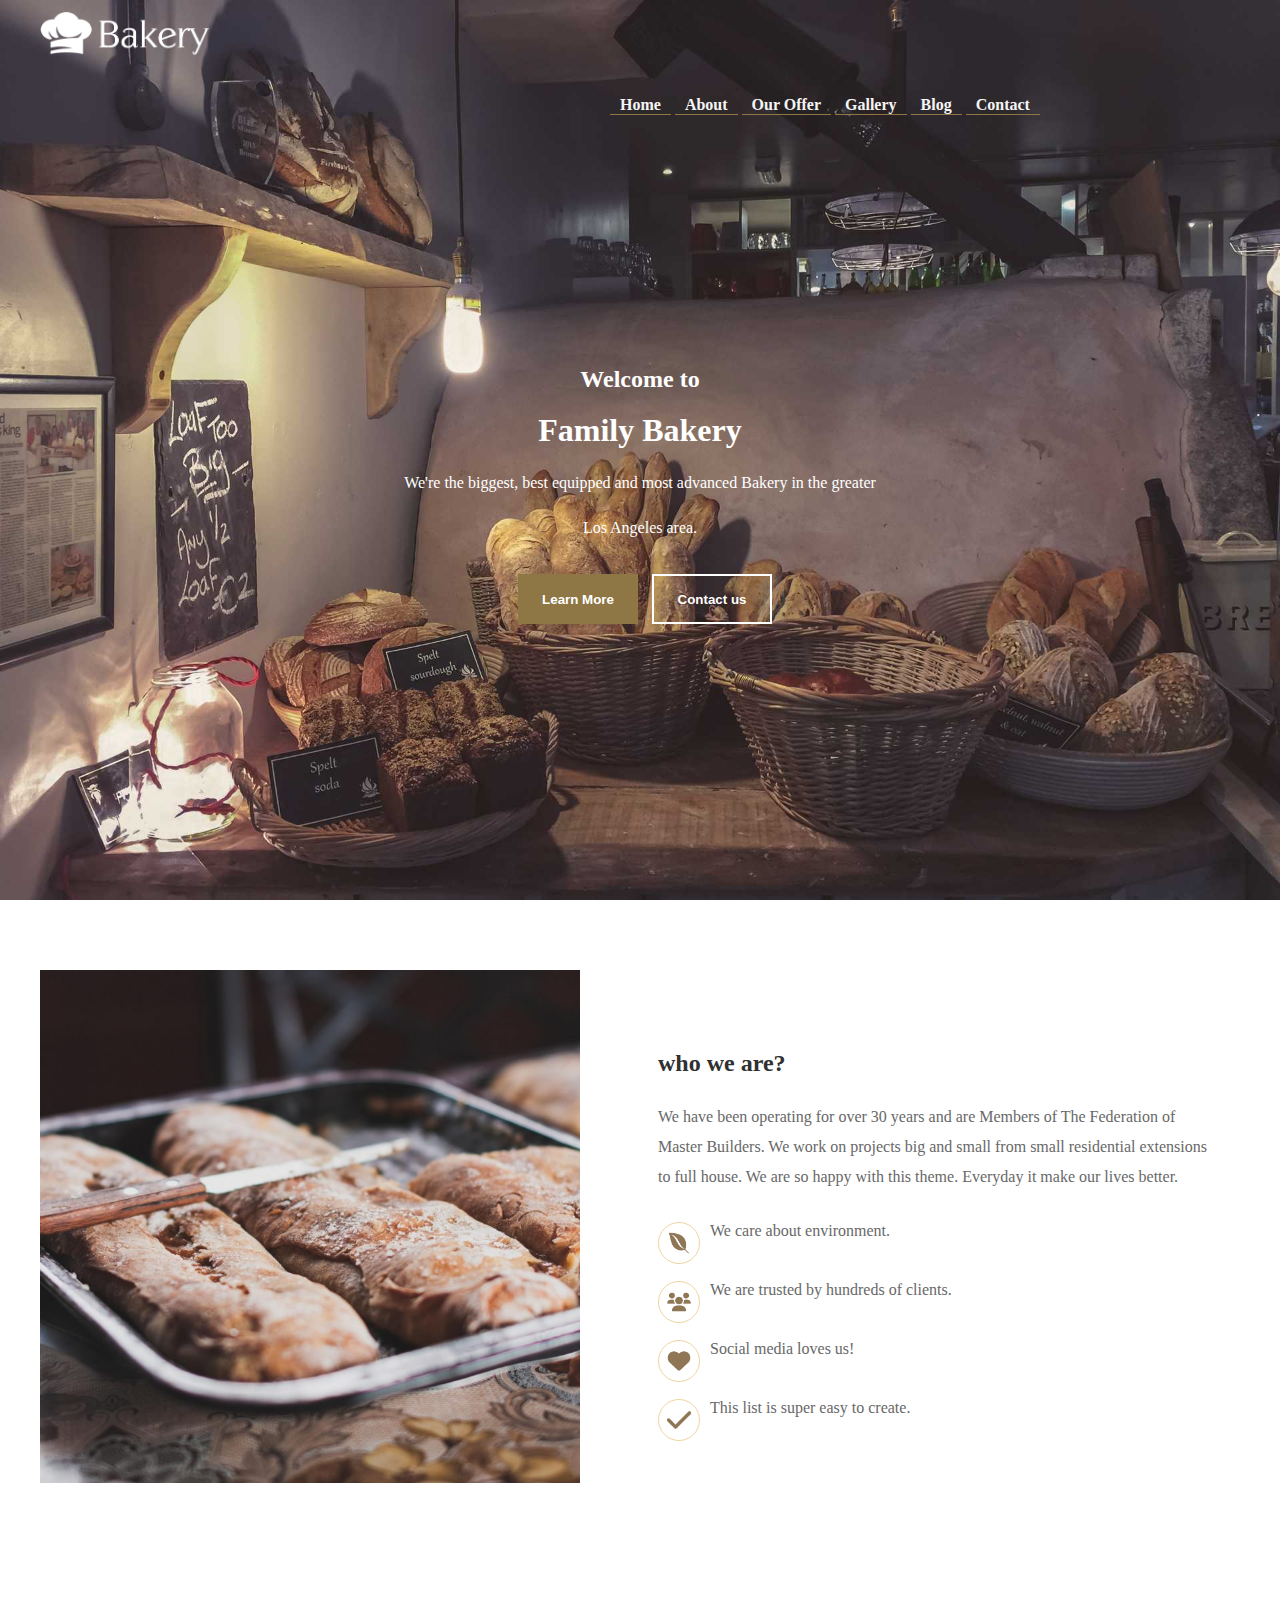
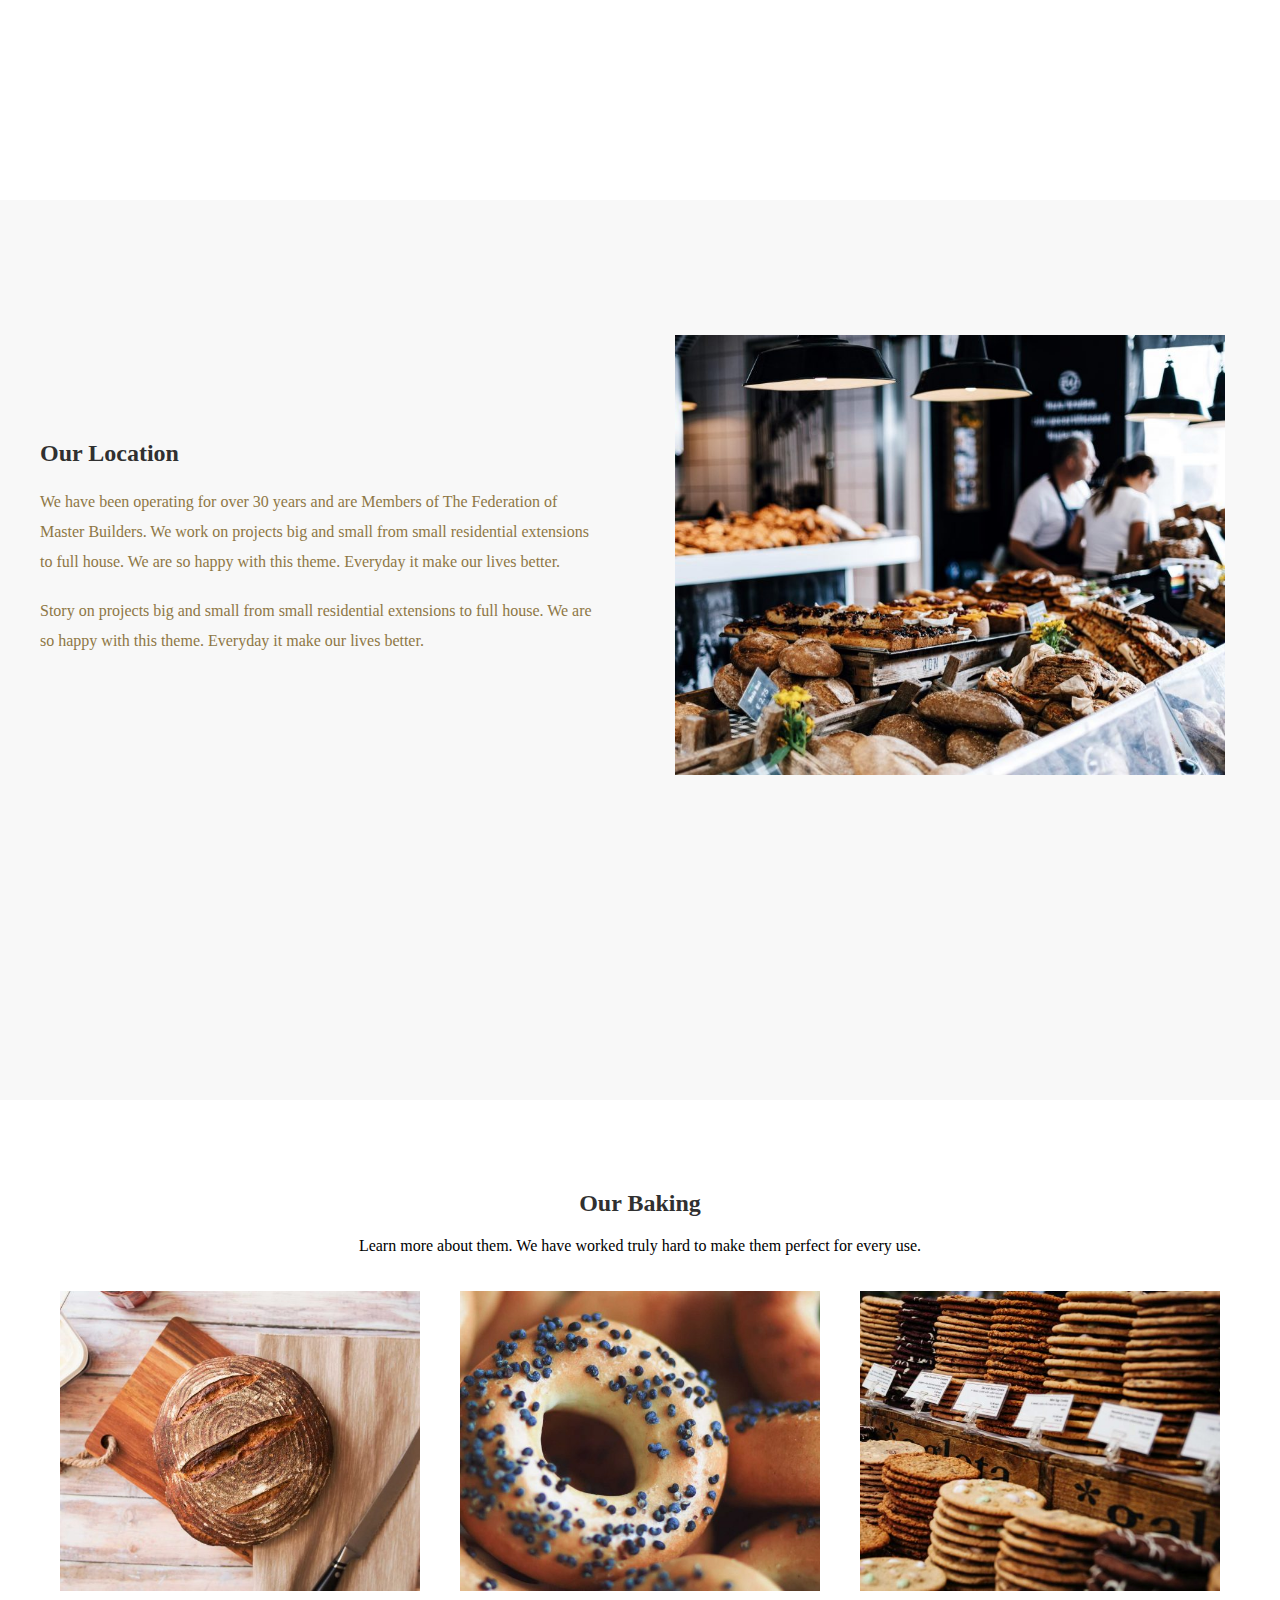
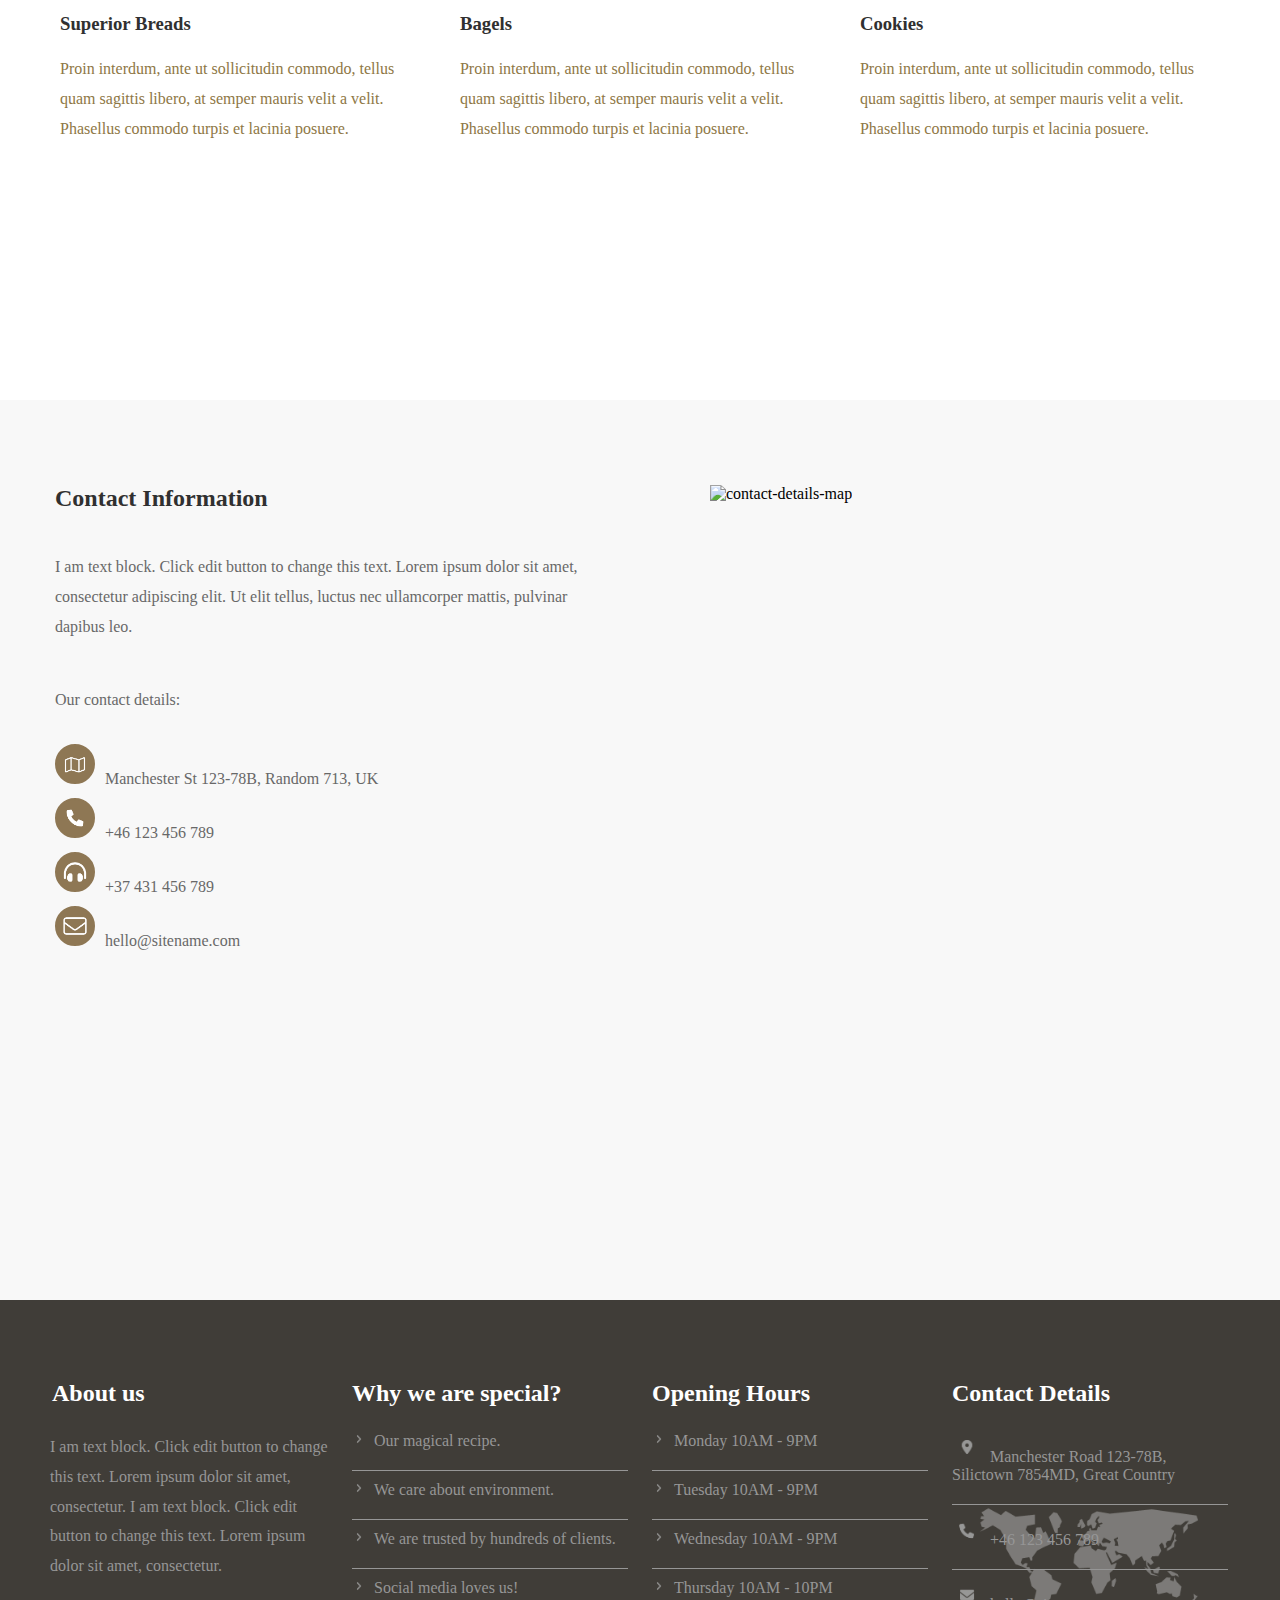
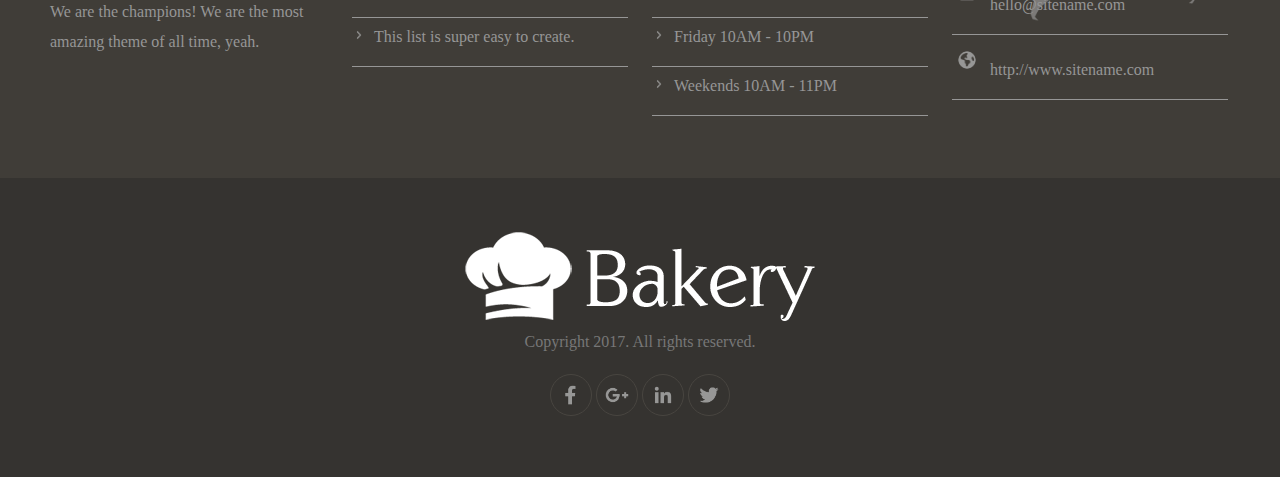
==== index.html @ a2e83387 "change the name home.html to index.html" ====
<!DOCTYPE html>
<html lang="en">

<head>
    <meta charset="UTF-8">
    <meta name="viewport" content="width=device-width, initial-scale=1.0">
    <title>Bakery House</title>
    <link rel="stylesheet" href="./CSS/HomeStyle.css" />
</head>

<body>
    <!-- !Home Bakery =>the first Section -->
    <div class="home">
        <div class="container-home">
            <!-- *NavBar -->
            <div class="navbar">
                <!-- *bakery image => in NavBar => margin_right -->
                <div class="brand">
                    <img src="./images/bakery-lightLogo.png" alt="bakery-lightLogo" width="170" />
                </div>
                <!-- *items => in NavBar =>margin_left -->
                <div class="list">
                    <ul class="items">
                        <li>Home</li>
                        <li>About</li>
                        <li>Our Offer</li>
                        <li>Gallery</li>
                        <li>Blog</li>
                        <li>Contact</li>
                    </ul>
                </div>
            </div>
            <!-- *title => The words in the middle of the page(content Home Page Section one)  -->
            <div class="title">
                <div class="description">
                    <h2>Welcome to</h2>
                    <h1><b>Family Bakery</b></h1>
                    <p>We're the biggest, best equipped and most
                        advanced Bakery in the greater</p>
                    <p>Los Angeles area.</p>
                </div>
                <!-- *buttons  -->
                <div class="buttons">
                    <div class="one">
                        <button type="submit" class="btn learn"><b>Learn More</b></button>
                    </div>
                    <div class="one">
                        <button type="submit" class="btn contact"><b>Contact us</b></button>
                    </div>
                </div>
            </div>
        </div>
    </div>
    <!-- !Who We Are  -->
    <div class="who">
        <div class="container-who">
            <div class="photo">
                <img class="logop" src="./images/A freshly baked sourdough loaf,sharp knife..jpg"
                    alt="A freshly baked sourdough loaf, its golden crust sliced open to reveal a soft, airy interior"
                    width="540" />
            </div>
            <div class="content-two">
                <div class="who-text">
                    <h2>who we are?</h2>
                    <p>We have been operating for over 30 years and are Members of
                        The Federation of Master Builders. We work on projects big and
                        small from small residential extensions to full house. We are so
                        happy with this theme. Everyday it make our lives better.
                    </p>
                </div>
                <div class="icons-who">
                    <ul class="icons">
                        <li> <span class="icon-container"><img src="../images/Icons/leaf.png" alt="leaf logo" width="40"
                                    height="40"></span>We care about environment.</li>
                        <li><span class="icon-container"><img src="../images/Icons/people.png" alt="people logo"
                                    width="40" height="40"></span> We are trusted by hundreds of clients.</li>
                        <li> <span class="icon-container"><img src="../images/Icons/heart.png" alt="heart logo"
                                    width="40" height="40"></span>Social media loves us! </li>
                        <li><span class="icon-container"><img src="../images/Icons/check.png" alt="check logo"
                                    width="40" height="40"></span>This list is super easy to create. </li>
                    </ul>
                </div>
            </div>
        </div>
    </div>
    <!-- ! Our Location -->
    <div class="our-location">
        <div class="container-location">
            <div class="total-location">
                <div class="title-location">
                    <h2>Our Location</h2>
                </div>
                <div class="description-location">
                    <p id="one">We have been operating for over 30 years and are Members of The Federation of
                        Master Builders. We work on projects big and small from small residential extensions
                        to full house. We are so happy with this theme. Everyday it make our lives better.
                    </p>
                    <p id="two">Story on projects big and small from small residential extensions to full house. We are
                        so happy with this theme. Everyday it make our lives better.
                    </p>
                </div>
            </div>
            <div class="photo-location">
                <img class="bakes" src="./images/A vibrant display of freshly baked .jpg"
                    alt="A vibrant display of freshly baked pastries, arranged on rustic wooden shelves in a warmly lit bakery."
                    height="440" />
            </div>
        </div>
    </div>
    <!-- !Our Baking -->
    <div class="our-baking">
        <div class="container-baking">
            <div class="title-baking">
                <h2>Our Baking</h2>
                <p>Learn more about them. We have worked truly hard to make them perfect for every use.</p>
            </div>
            <div class="cards-baking">
                <div class="card">
                    <img src="./images/Superior Breads.jpg"
                        alt="Top view photo of fresh baked bread on painted brown wooden table" />
                    <h3>Superior Breads</h3>
                    <p>Proin interdum, ante ut sollicitudin commodo, tellus quam sagittis libero,
                        at semper mauris velit a velit. Phasellus commodo turpis et lacinia posuere.
                    </p>
                </div>
                <div class="card">
                    <img src="./images/Bagels.jpg"
                        alt="A delectable chocolate chip donut, its golden surface adorned with a scattering of miniature chocolate chips." />
                    <h3>Bagels</h3>
                    <p>Proin interdum, ante ut sollicitudin commodo, tellus quam sagittis libero,
                        at semper mauris velit a velit. Phasellus commodo turpis et lacinia posuere.
                    </p>
                </div>
                <div class="card">
                    <img src="./images/Cookies.jpg"
                        alt="An enticing display of freshly baked cookies, arranged on rustic wooden shelves in a warmly lit cookies bakery." />
                    <h3>Cookies</h3>
                    <p>Proin interdum, ante ut sollicitudin commodo, tellus quam sagittis libero,
                        at semper mauris velit a velit. Phasellus commodo turpis et lacinia posuere.
                    </p>
                </div>
                <div class="clear-fix"></div>
            </div>
        </div>
    </div>
    <!-- !Contact Information -->
    <div class="contact">
        <div class="container-contact">
            <div class="total-contact">
                <div class="color">
                    <div class="title-contact">
                        <h2>Contact Information</h2>
                        <div class="one">
                            <p>I am text block. Click edit button to change this text.
                                Lorem ipsum dolor sit amet, consectetur adipiscing elit. Ut elit tellus,
                                luctus nec ullamcorper mattis, pulvinar dapibus leo.
                            </p>
                        </div>
                        <div class="two">
                            <p>Our contact details:</p>
                        </div>
                    </div>
                    <div class="list-contact">
                        <ul class="contact-details">
                            <li><span class="icons-contact"><img src="./images/Icons/map.png"
                                        alt="map logo" /></span>Manchester St 123-78B, Random 713, UK</li>
                            <li><span class="icons-contact"><img src="./images/Icons/phone.png"
                                        alt="phone logo" /></span>+46 123 456 789</li>
                            <li><span class="icons-contact"><img src="./images/Icons/headphone.png"
                                        alt="headphone logo" /></span>+37 431 456 789</li>
                            <li><span class="icons-contact"><img src="./images/Icons/email.png"
                                        alt="email logo" /></span>hello@sitename.com</li>
                        </ul>
                    </div>
                </div>
            </div>
            <div class="contact-map">
                <img src="./images/hand-tapping-tablet-with-map.jpg" alt="contact-details-map" width="521" />
            </div>
            <div class="clear-fix"></div>
        </div>
    </div>
    <!-- !the last page(information) -->
    <div class="information">
        <div class="container-information">
            <div class="cards-info">
                <div class="card-info">
                    <h2>About us</h2>
                    <div class="about-info">
                        <p>I am text block. Click edit button to change this text. Lorem ipsum dolor sit amet,
                            consectetur. I am text block.
                            Click edit button to change this text. Lorem ipsum dolor sit amet, consectetur.
                        </p>
                        <p>We are the champions! We are the most amazing theme of all time, yeah.</p>
                    </div>
                </div>
                <div class="card-info">
                    <h2>Why we are special?</h2>
                    <div class="special">
                        <ul class="items-special">
                            <li><span class="icons-details"><img src="./images/Icons/arrow.png" alt="arrow logo"
                                        width="14" /></span>Our magical recipe.</li>
                            <li><span class="icons-details"><img src="./images/Icons/arrow.png" alt="arrow logo"
                                        width="14" /></span>We care about environment. </li>
                            <li><span class="icons-details"><img src="./images/Icons/arrow.png" alt="arrow logo"
                                        width="14" /></span>We are trusted by hundreds of clients.</li>
                            <li><span class="icons-details"><img src="./images/Icons/arrow.png" alt="arrow logo"
                                        width="14" /></span>Social media loves us!</li>
                            <li> <span class="icons-details"><img src="./images/Icons/arrow.png" alt="arrow logo"
                                        width="14" /></span>This list is super easy to create.</li>
                        </ul>
                    </div>
                </div>
                <div class="card-info">
                    <h2>Opening Hours</h2>
                    <div class="hours">
                        <ul class="items-hours">
                            <li><span class="icons-details"><img src="./images/Icons/arrow.png" alt="arrow logo"
                                        width="14" /></span>Monday 10AM - 9PM </li>
                            <li> <span class="icons-details"><img src="./images/Icons/arrow.png" alt="arrow logo"
                                        width="14" /></span>Tuesday 10AM - 9PM</li>
                            <li> <span class="icons-details"><img src="./images/Icons/arrow.png" alt="arrow logo"
                                        width="14" /></span>Wednesday 10AM - 9PM</li>
                            <li><span class="icons-details"><img src="./images/Icons/arrow.png" alt="arrow logo"
                                        width="14" /></span>Thursday 10AM - 10PM</li>
                            <li> <span class="icons-details"><img src="./images/Icons/arrow.png" alt="arrow logo"
                                        width="14" /></span>Friday 10AM - 10PM</li>
                            <li><span class="icons-details"><img src="./images/Icons/arrow.png" alt="arrow logo"
                                        width="14" /></span>Weekends 10AM - 11PM</li>
                        </ul>
                    </div>
                </div>
                <div class="card-info">
                    <h2>Contact Details</h2>
                    <div class="details">
                        <ul class="items-details">
                            <li><span class="icons-details"><img src="./images/Icons/location.png" alt="location logo"
                                        width="30" /></span>Manchester Road 123-78B, Silictown 7854MD, Great Country
                            </li>
                            <li><span class="icons-details"><img src="./images/Icons/phone-gray.png" alt="phone logo"
                                        width="30" /></span>+46 123 456 789</li>
                            <li><span class="icons-details"><img src="./images/Icons/email-solid.png" alt="email logo"
                                        width="30" /></span>hello@sitename.com</li>
                            <li><span class="icons-details"><img src="./images/Icons/earth.png" alt=" earth logo"
                                        width="30" /></span>http://www.sitename.com</li>
                        </ul>
                    </div>
                </div>
            </div>
            <div class="clearinfo-fix"></div>
        </div>
    </div>
    <!-- !final logo -->
    <div class="final">
        <div class="container-final">
            <img src="../images/bakery-lightLogo.png" alt="" />
            <p>Copyright 2017. All rights reserved.</p>
            <div class="icons-final">
                <a target="_blank" href="http://facebook.com"><img class="img-final" src="./images/Icons/facebook.png"
                        alt="facebook logo" /></a>
                <a target="_blank" href="http://google.com"> <img class="img-final" src="./images/Icons/google.png"
                        alt="google logo" /></a>
                <a target="_blank" href="http://linkedin.com"> <img class="img-final" src="./images/Icons/linkedin.png"
                        alt="linkedin logo"></a>
                <a target="_blank" href="http://twitter.com"> <img class="img-final" src="./images/Icons/twitter.png"
                        alt="twitter logo" /></a>
            </div>
        </div>
    </div>
</body>

</html>
---- CSS/HomeStyle.css ----
/*   !BackGround-Image (Home Page => Section one)   */
body {
    min-height: 100vh;
    width: 100vw;
    overflow-x: hidden;
    margin: 0px;
}

.home {
    /* background-color:cornflowerblue; */
    width: 100vw;
    height: 100vh;
    background-image: url(../images/A\ rustic\ wooden\ table\ adorned\ with\ freshly\ baked\ breads\,\ bathed\ in\ warm\ sunlight..jpg);
    background-size: cover;
    background-attachment: fixed;
}

.container-home {
<<<<<<< HEAD
    /* background-color: blanchedalmond; */
=======
    background-color: blanchedalmond;
>>>>>>> c4327532391302f9a2393833471db6ec0a72b4aa
    height: 100vh;
    width: 1200px;
    margin: auto;
}

/* *NavBar */
.home .navbar {
<<<<<<< HEAD
    /* background-color: blueviolet; */
=======
    background-color: blueviolet;
>>>>>>> c4327532391302f9a2393833471db6ec0a72b4aa
    margin: 0 auto;
}

/* *bakery image => in NavBar => margin_right */
.home .brand {
    display: inline-block;
    margin: 10px 0px;
    vertical-align: middle;
}

/* *items => in NavBar =>margin_left */
.home .list {
<<<<<<< HEAD
    /* background-color: blue; */
=======
    background-color: blue;
>>>>>>> c4327532391302f9a2393833471db6ec0a72b4aa
    display: inline-block;
    margin-left: 510px;
    padding: 0px 20px;
}

/* &for adjust items in list */
.home .items li {
    color: whitesmoke;
    padding: 0px 10px;
    margin: 10px 0;
    display: inline-block;
    list-style-type: none;
    border-bottom: 1px #8E7745 solid;
    font-weight: bold;
}

.home .items li:hover {
    color: #8E7745;
}

/* *title => The words in the middle of the page(content Home Page Section one) */
.home .title {
    text-align: center;
    margin: 240px;
}

.home .description {
    color: white;
    font-size: medium;
    line-height: 1.86em;

}

/* *buttons */

.home .one {
    display: inline-block;
}

/* &Adjust buttons style */
.home .btn {
    color: white;
    height: 50px;
    width: 120px;
}

.home .buttons .btn.learn {
    background-color: #8E7745;
    border: 0px white solid;
    margin: 15px 10px;
    color: white;
}

.home .buttons .btn.learn:hover {
    background-color: #ffff;
    color: black;
}

.home .buttons .btn.contact {
    background-color: transparent;
    border: 2px white solid;
    color: white;
}

.home .buttons .btn.contact:hover {
    background-color: #fff;
    color: black;
}

/*  !Who We Are  */

.who .container-who {
    /* background-color:burlywood ; */
    display: flex;
    height: 100vh;
    width: 1200px;
    margin: auto;
}

.who .photo {
    /* background-color:aquamarine; */
    box-sizing: border-box;
    margin: 70px 0px 60px;
    padding-right: 18px;
}

.who .content-two {
    /* background-color: blanchedalmond; */
    margin-left: auto;
    color: #686868;
    box-sizing: border-box;
    margin: 70px 18.800px 60px 45px;
    padding: 50px 0px 0px 15px;
    font-size: medium;
}

.who .who-text h2 {
    color: #303030;
    margin: 30px 0px 25px;
}

.who .who-text p {
    margin-bottom: 10px;
    font-size: medium;
    line-height: 1.86em;
}

.who .icons {
    list-style-type: none;
    padding: 0px 10px 0px 0px;
}

.icons-who .icons li {
    display: flex;
    margin: 0px 0px 2px;
    padding: 15px 0px 0px 0px;
}

.icon-container {
    border: 1px rgb(240, 213, 162) solid;
    border-radius: 50%;
    display: flex;
    margin-right: 10px;
}

/* !Our Location  */
.our-location {
    background-color: #f8f8f8;
    height: 100vh;
    width: 100vw;
}

.container-location {
    /* background-color:#252d5d; */
    height: 100vh;
    display: flex;
    width: 1200px;
    margin: auto;
}

.total-location {
    /* background-color: brown; */
    margin: 120px 5px 105px 0px;
}

.title-location h2 {
    color: #303030;
    margin: 120px 0px 20px;
}

.description-location #one {
    color: #8E7745;
    margin: 20px 0px;
    font-size: medium;
    line-height: 1.86em;
}

.description-location #two {
    color: #8E7745;
    margin: 20px 0px;
    font-size: medium;
    line-height: 1.86em;
}

.photo-location {
    /* background-color: burlywood; */
    margin: 120px 0px 105px 50px;
    padding: 15px 15px;
}

/* !Our Baking */

.our-baking {
    background-color: white;
    height: 100vh;
    width: 100vw;
}

.our-baking .container-baking {
    /* background-color: burlywood; */
    width: 1200px;
    height: 100vh;
    margin: auto;
}

.title-baking {
    /* background-color: brown; */
    text-align: center;
    padding: 70px 0px 0px;
}

.title-baking h2 {
    color: #303030;
}

.title-baking p {
    /* color: #8E7745; */
    font-size: medium;
}

.cards-baking .clear-fix {
    clear: left;
}

.cards-baking {
    /* background-color:#8e7754; */
    margin: auto;
}

.cards-baking .card {
    /* background-color:#643bb5; */
    float: left;
    box-sizing: border-box;
    width: 33.33%;
    padding: 20px;
}

.cards-baking .card h3 {
    color: #303030;
}

.cards-baking .card p {
    color: #8E7745;
    line-height: 1.86em;
    font-size: medium;
}

.cards-baking img {
    width: 100%;
}

/* !Contact Information */
.contact {
    background-color: #f8f8f8;
    height: 100vh;
    width: 100vw;
}

.clear-fix {
    clear: both;
}

.contact .container-contact {
    /* background-color: burlywood; */
    width: 1200px;
    height: 100vh;
    margin: auto;
}

.total-contact {
    /* background-color: #643bb5; */
    width: 50%;
    float: left;
    height: 100vh;
    box-sizing: border-box;
    color: #686868;
}

.total-contact .color {
    /* background-color: aqua; */
    margin: 85px 40px 85px 0px;
    padding: 0px 15px;
}

.title-contact h2 {
    /* background-color: blanchedalmond; */
    margin-bottom: 40px;
    color: #303030;
}

.title-contact .one {
    /* background-color:burlywood; */
    font-size: medium;
    line-height: 1.86em;
    margin-bottom: 50px;
}

.title-contact .two {
    /* background-color:cadetblue; */
    font-size: medium;
    margin-bottom: 25px;

}

.contact-details {
    padding: 0px 40px 0px 0px;
}

.contact-details li {
    /* background-color: aquamarine; */
    list-style-type: none;
    margin: 0px 110px 0px 0px;
}

/* &follow of icons put before text */
.contact-details img {
    width: 36px;
    border-radius: 50%;
    border: 2px #8e7754 solid;
    background-color: #8e7754;
    margin: 10px 10px 0px 0px;

}

.contact-map {
    /* background-color: coral; */
    width: 50%;
    height: 100vh;
    margin-left: auto;
}

.contact-map img {
    margin: 85px 55px;
    padding: 0px 15px;
}

/* !the last page(information) */
.information {
    background-color: #403d38;
    height: 478px;
    background-attachment: fixed;
}

.container-information {
    /* background-color: #643bb5; */
    margin: 0px auto;
    height: 338px;
    width: 1200px;
}

.cards-info {
    /* background-color:blueviolet; */
    padding: 80px 0px 52px;
}

.clearinfo-fix {
    clear: both;
}

.card-info {
    /* background-color: aqua; */
    float: left;
    list-style-type: none;
    width: 25%;
    height: 348px;
    padding: 0px 0px 50px;
}

.card-info h2 {
    color: #fff;
    margin: 0px 0px 25px;
    padding: 0px 12px;
}

.card-info ul {
    color: #969696;
    list-style-type: none;
    padding: 0px 12px;
}

.card-info li {
    border-bottom: 1px #969696 solid;
    padding: 0px 0px 20px;
    margin: 0px 0px 10px;
    font-size: medium;
}

.card-info li img {
    padding: 0px 8px 0px 0px;
}

.about-info {
    color: #969696;
    padding: 0px 10px 0px 10px;
    line-height: 1.86em;
}

.items-details {
    background-image: url(../images/contact-details-map.png);
    background-position: center;
    background-size: 75%;
    background-repeat: no-repeat;
}

/* !final logo */
.final {
    background-color: #353330;
    height: 298.50px;
    /* width: 100vw; */
}

.container-final {
    /* background-color: #e39918; */
    margin: 0px auto;
    height: 208px;
    width: 1200px;
    padding: 50px 0px 40px;
    text-align: center;
}

.container-final img {
    width: 353px;
}

.container-final p {
    margin: 5px 0px 0px;
    color: #777777;
}

.container-final .icons-final {
    margin: 15px 0px 0px;
    padding: 8px 0px 0px;
}

.container-final .img-final {
    width: 40px;
    height: 40px;
    border-radius: 50%;
    border: 1px #484540 solid;
}
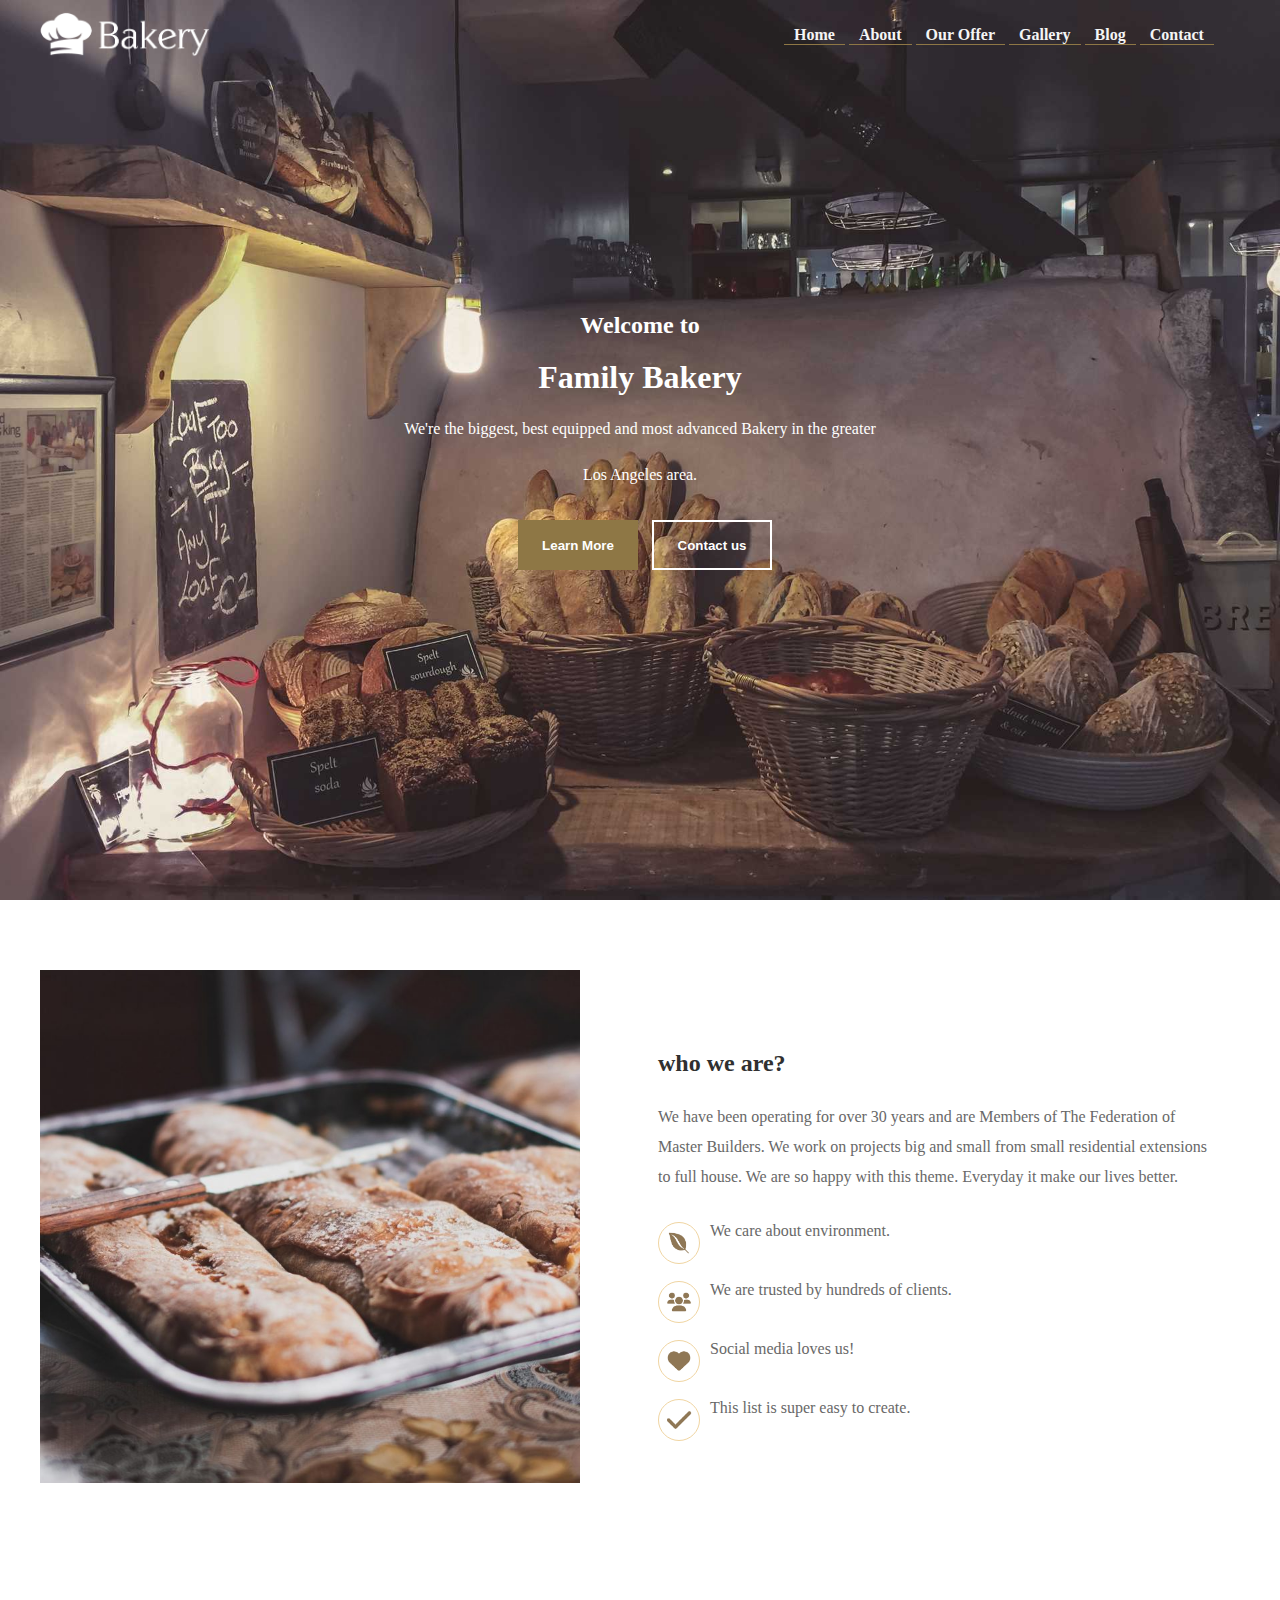
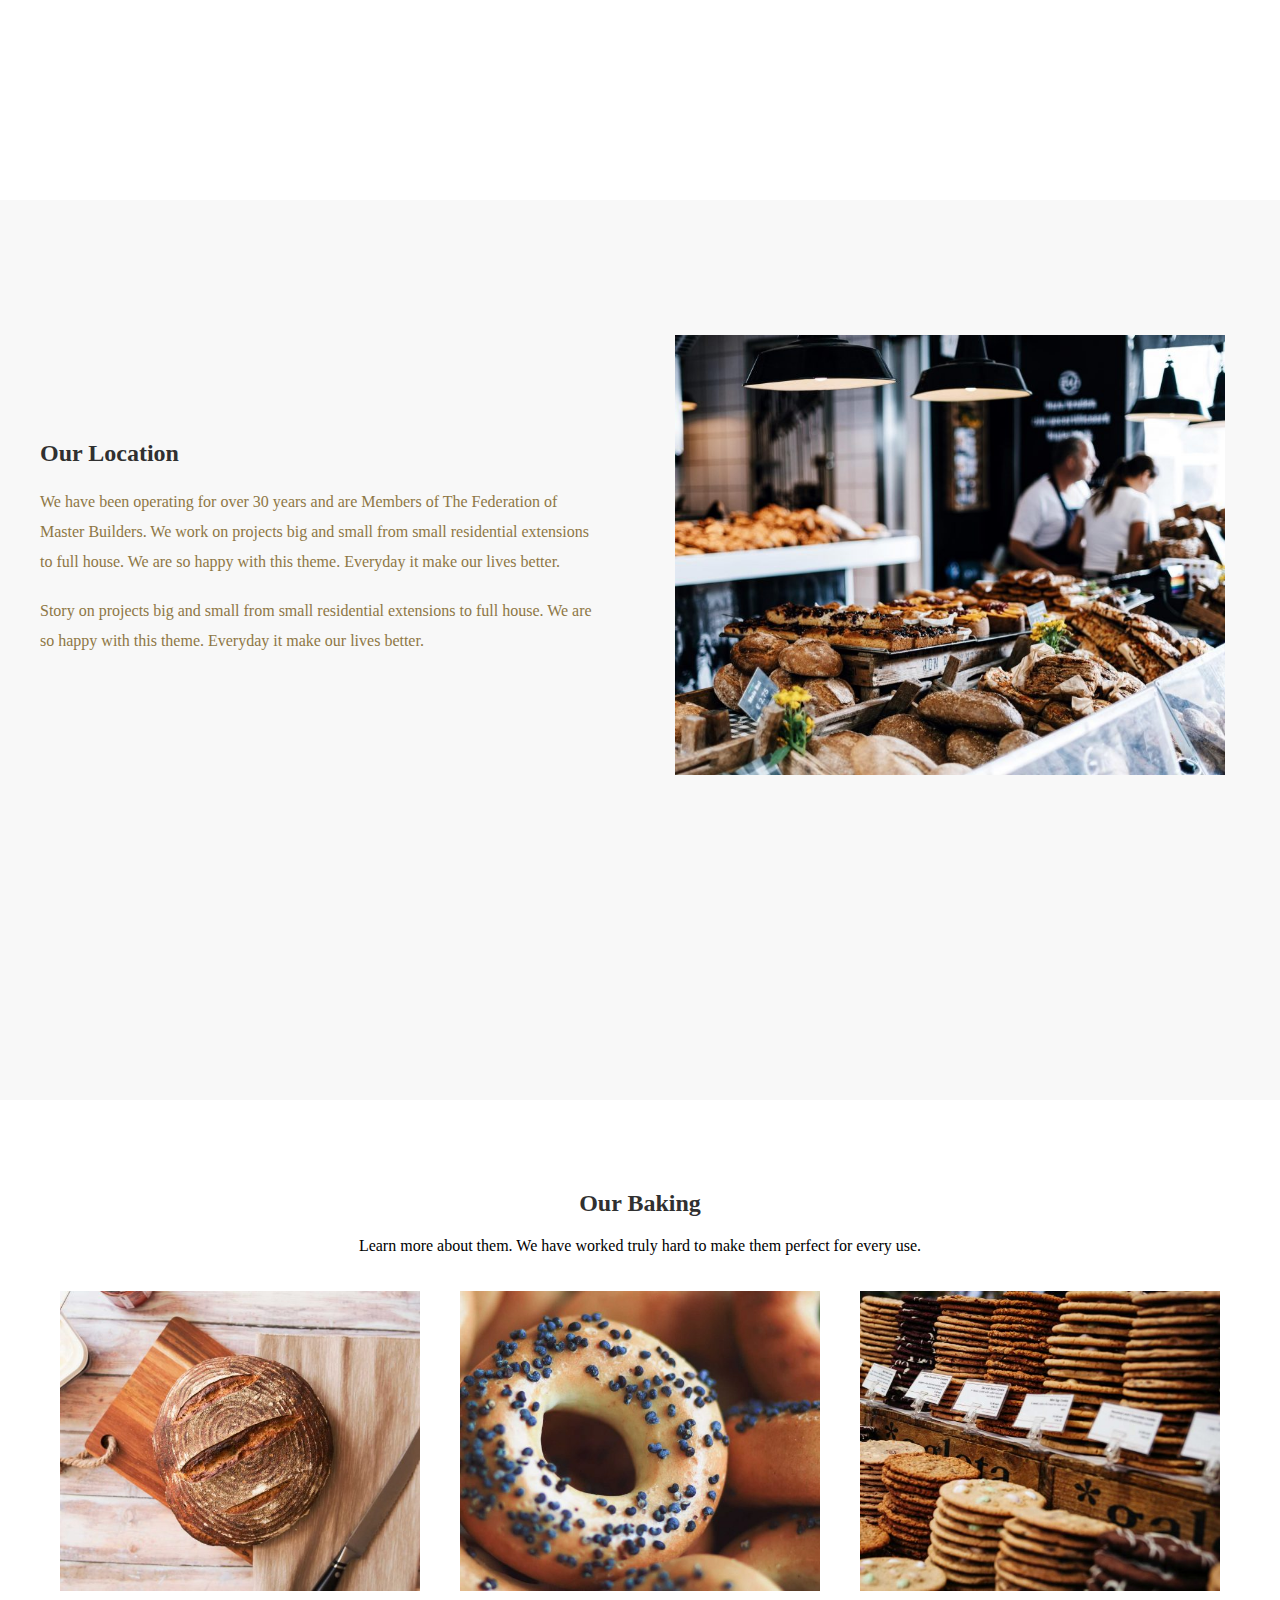
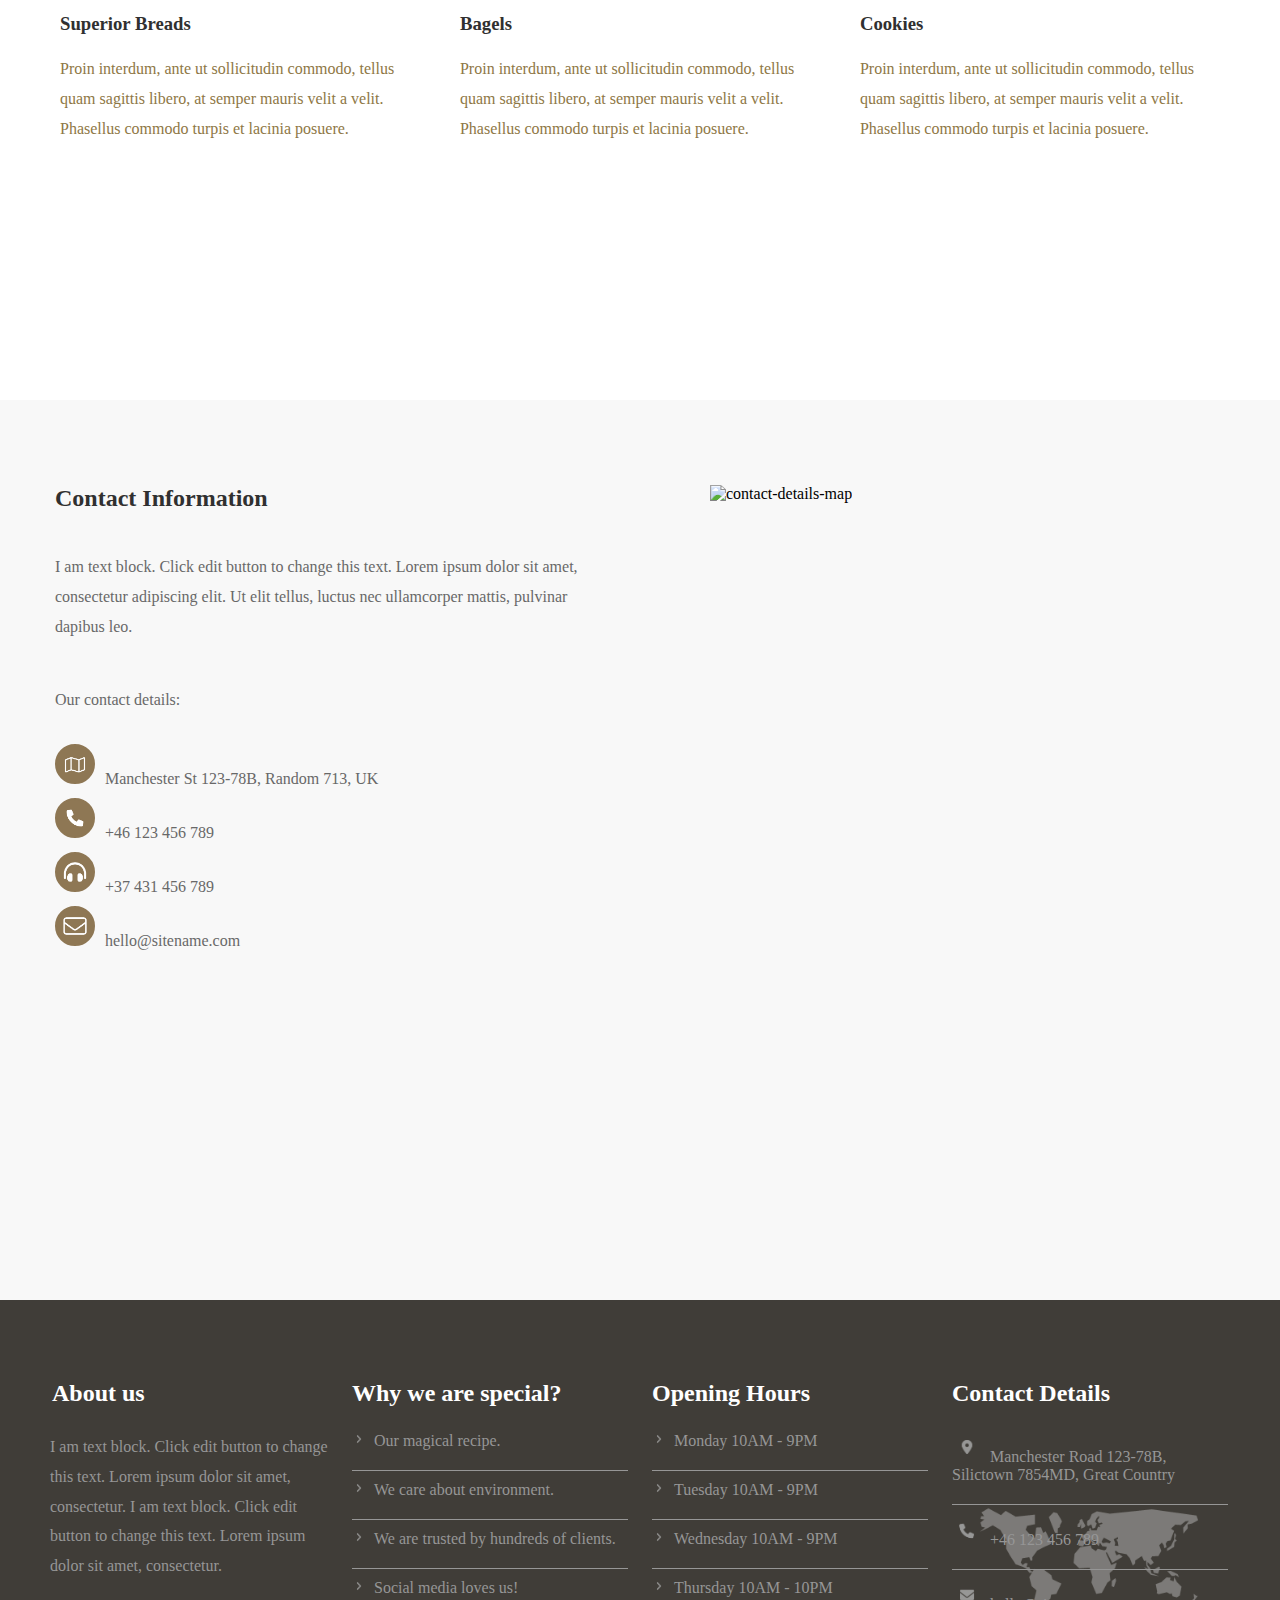
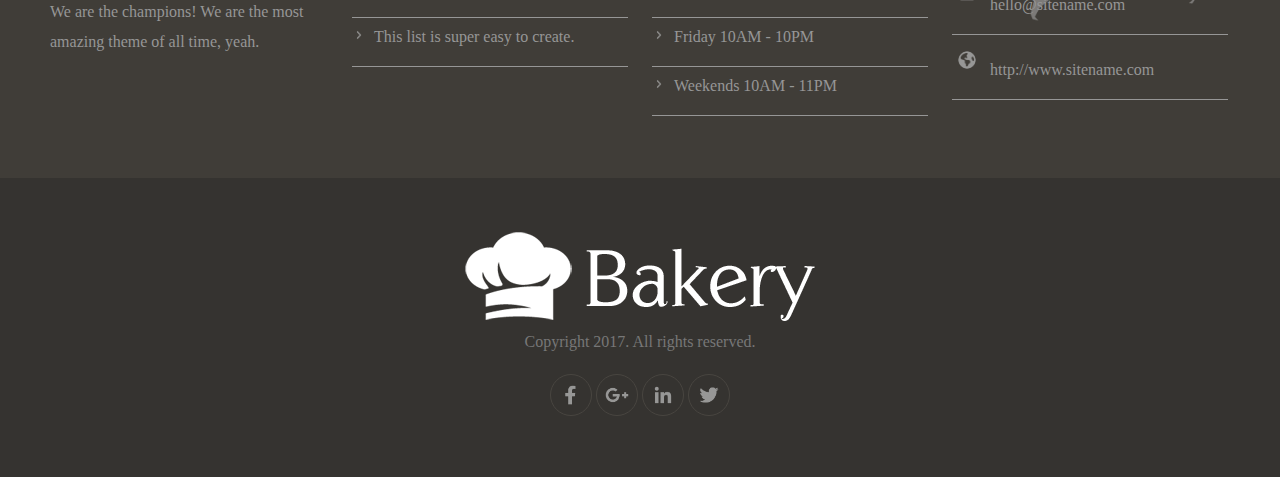
==== commit 4de096ca: "Edit in seection who we are modify in icons" ====
--- a/index.html
+++ b/index.html
@@ -70,13 +70,13 @@
                 </div>
                 <div class="icons-who">
                     <ul class="icons">
-                        <li> <span class="icon-container"><img src="../images/Icons/leaf.png" alt="leaf logo" width="40"
+                        <li> <span class="icon-container"><img src="./images/Icons/leaf.png" alt="leaf logo" width="40"
                                     height="40"></span>We care about environment.</li>
-                        <li><span class="icon-container"><img src="../images/Icons/people.png" alt="people logo"
+                        <li><span class="icon-container"><img src="./images/Icons/people.png" alt="people logo"
                                     width="40" height="40"></span> We are trusted by hundreds of clients.</li>
-                        <li> <span class="icon-container"><img src="../images/Icons/heart.png" alt="heart logo"
+                        <li> <span class="icon-container"><img src="./images/Icons/heart.png" alt="heart logo"
                                     width="40" height="40"></span>Social media loves us! </li>
-                        <li><span class="icon-container"><img src="../images/Icons/check.png" alt="check logo"
+                        <li><span class="icon-container"><img src="./images/Icons/check.png" alt="check logo"
                                     width="40" height="40"></span>This list is super easy to create. </li>
                     </ul>
                 </div>
--- a/CSS/HomeStyle.css
+++ b/CSS/HomeStyle.css
@@ -7,7 +7,6 @@
 }
 
 .home {
-    /* background-color:cornflowerblue; */
     width: 100vw;
     height: 100vh;
     background-image: url(../images/A\ rustic\ wooden\ table\ adorned\ with\ freshly\ baked\ breads\,\ bathed\ in\ warm\ sunlight..jpg);
@@ -16,11 +15,6 @@
 }
 
 .container-home {
-<<<<<<< HEAD
-    /* background-color: blanchedalmond; */
-=======
-    background-color: blanchedalmond;
->>>>>>> c4327532391302f9a2393833471db6ec0a72b4aa
     height: 100vh;
     width: 1200px;
     margin: auto;
@@ -28,11 +22,6 @@
 
 /* *NavBar */
 .home .navbar {
-<<<<<<< HEAD
-    /* background-color: blueviolet; */
-=======
-    background-color: blueviolet;
->>>>>>> c4327532391302f9a2393833471db6ec0a72b4aa
     margin: 0 auto;
 }
 
@@ -45,11 +34,6 @@
 
 /* *items => in NavBar =>margin_left */
 .home .list {
-<<<<<<< HEAD
-    /* background-color: blue; */
-=======
-    background-color: blue;
->>>>>>> c4327532391302f9a2393833471db6ec0a72b4aa
     display: inline-block;
     margin-left: 510px;
     padding: 0px 20px;
